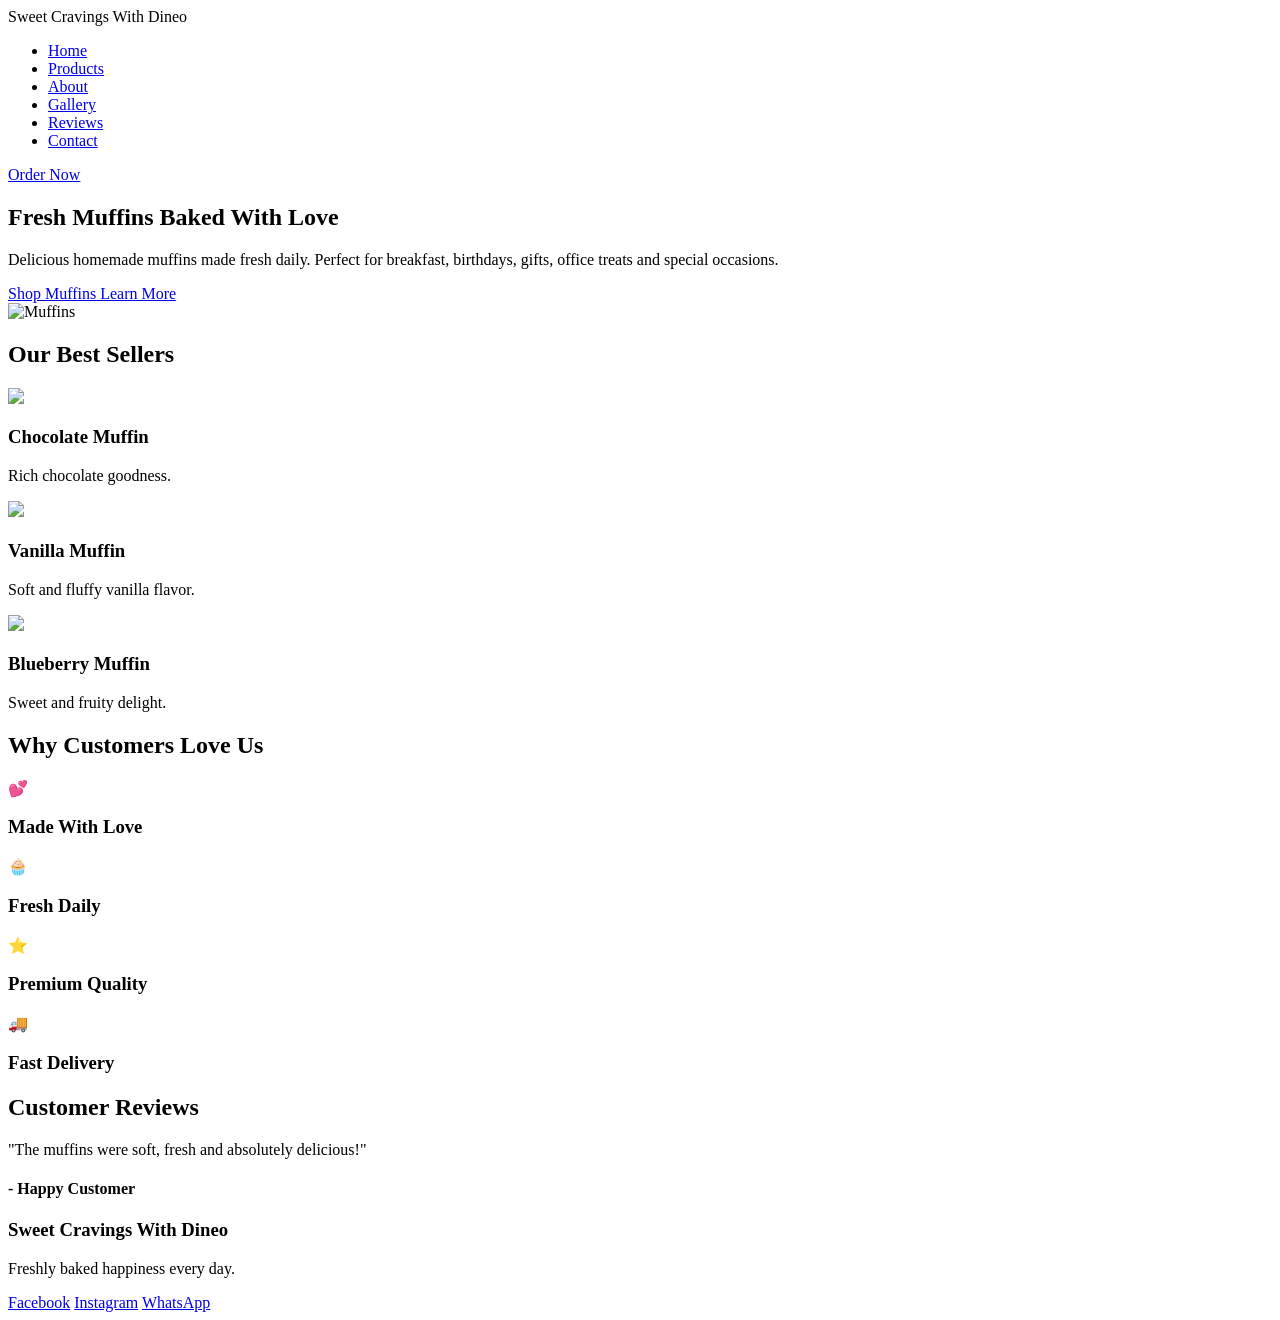
==== index.html @ f339e488 "Create index.html for Sweet Cravings website Added a complete HTML structure for the Sweet Cravings " ====
<!DOCTYPE html>
<html lang="en">
<head>
    <meta charset="UTF-8">
    <meta name="viewport" content="width=device-width, initial-scale=1.0">
    <title>Baking With Dineo</title>

    <link rel="stylesheet" href="style.css">

    <link href="https://fonts.googleapis.com/css2?family=Poppins:wght@300;400;500;600&family=Playfair+Display:wght@500;700&display=swap" rel="stylesheet">
</head>
<body>

    <!-- Navigation -->

    <header>
        <nav>
            <div class="logo">
                Sweet Cravings With Dineo
            </div>

            <ul>
                <li><a href="index.html">Home</a></li>
                <li><a href="products.html">Products</a></li>
                <li><a href="about.html">About</a></li>
                <li><a href="gallery.html">Gallery</a></li>
                <li><a href="testimonials.html">Reviews</a></li>
                <li><a href="contact.html">Contact</a></li>
            </ul>

            <a href="contact.html" class="order-btn">
                Order Now
            </a>
        </nav>
    </header>

    <!-- Hero Section -->

    <section class="hero">

        <div class="hero-text">

            <h1>Fresh Muffins Baked With Love</h1>

            <p>
                Delicious homemade muffins made fresh daily.
                Perfect for breakfast, birthdays, gifts,
                office treats and special occasions.
            </p>

            <div class="hero-buttons">
                <a href="products.html" class="shop-btn">
                    Shop Muffins
                </a>

                <a href="about.html" class="learn-btn">
                    Learn More
                </a>
            </div>

        </div>

        <div class="hero-image">

            <img src="https://images.unsplash.com/photo-1607958996333-41aef7caefaa?w=900"
                 alt="Muffins">

        </div>

    </section>

    <!-- Featured Products -->

    <section class="featured">

        <h2>Our Best Sellers</h2>

        <div class="product-container">

            <div class="card">
                <img src="https://images.unsplash.com/photo-1486427944299-d1955d23e34d?w=500">
                <h3>Chocolate Muffin</h3>
                <p>Rich chocolate goodness.</p>
            </div>

            <div class="card">
                <img src="https://images.unsplash.com/photo-1551024506-0bccd828d307?w=500">
                <h3>Vanilla Muffin</h3>
                <p>Soft and fluffy vanilla flavor.</p>
            </div>

            <div class="card">
                <img src="https://images.unsplash.com/photo-1509440159596-0249088772ff?w=500">
                <h3>Blueberry Muffin</h3>
                <p>Sweet and fruity delight.</p>
            </div>

        </div>

    </section>

    <!-- Why Choose Us -->

    <section class="why-us">

        <h2>Why Customers Love Us</h2>

        <div class="features">

            <div class="feature-box">
                💕
                <h3>Made With Love</h3>
            </div>

            <div class="feature-box">
                🧁
                <h3>Fresh Daily</h3>
            </div>

            <div class="feature-box">
                ⭐
                <h3>Premium Quality</h3>
            </div>

            <div class="feature-box">
                🚚
                <h3>Fast Delivery</h3>
            </div>

        </div>

    </section>

    <!-- Testimonials Preview -->

    <section class="reviews">

        <h2>Customer Reviews</h2>

        <div class="review-card">

            <p>
                "The muffins were soft, fresh and absolutely delicious!"
            </p>

            <h4>- Happy Customer</h4>

        </div>

    </section>

    <!-- Footer -->

    <footer>

        <h3>Sweet Cravings With Dineo</h3>

        <p>Freshly baked happiness every day.</p>

        <div class="socials">

            <a href="#">Facebook</a>
            <a href="#">Instagram</a>
            <a href="#">WhatsApp</a>

        </div>

    </footer>

</body>
</html>
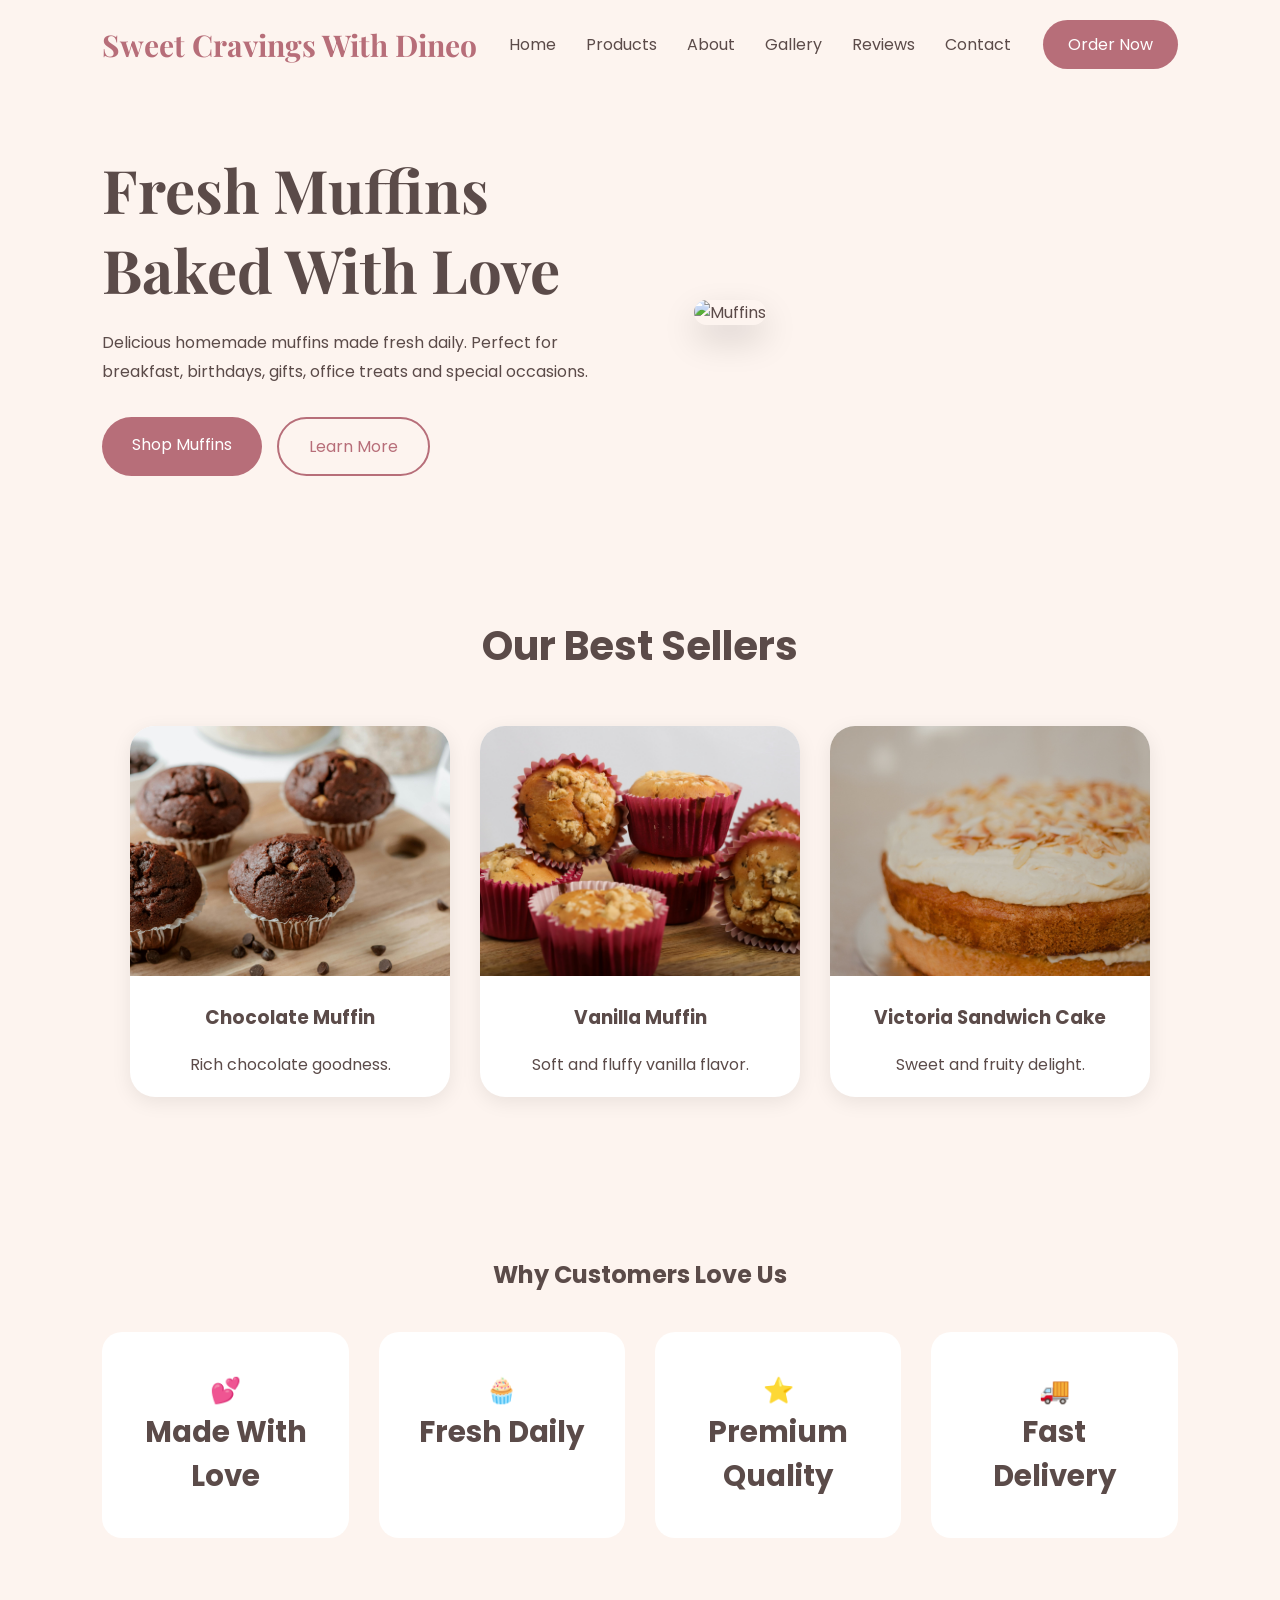
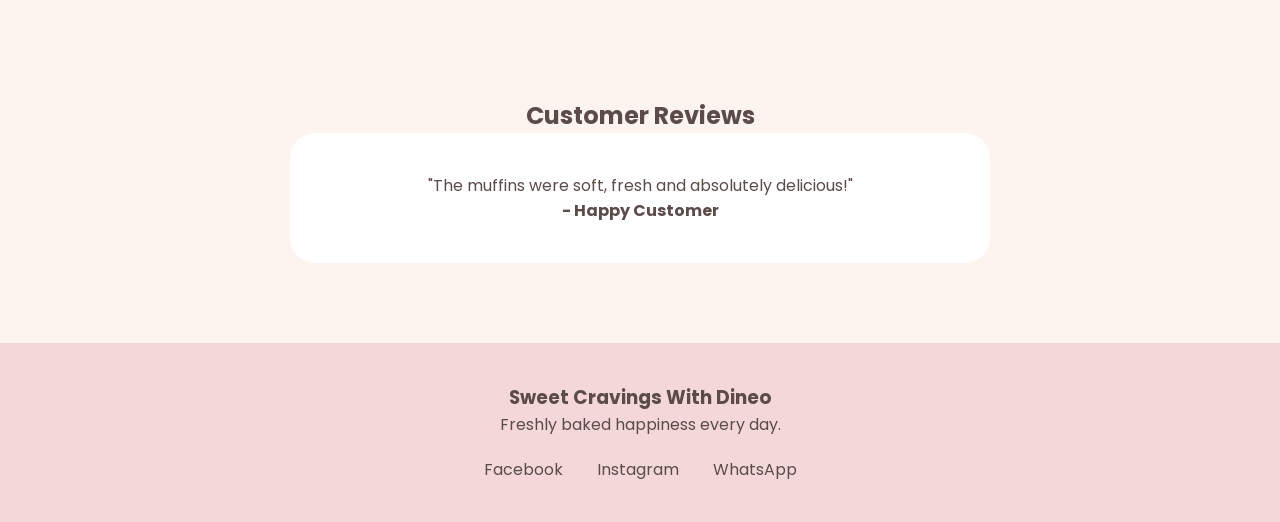
==== commit b3a4cbe6: "Update index.html" ====
--- a/index.html
+++ b/index.html
@@ -78,20 +78,20 @@
         <div class="product-container">
 
             <div class="card">
-                <img src="https://images.unsplash.com/photo-1486427944299-d1955d23e34d?w=500">
+                <img src="chocolate_muffins.jpg" alt="Scones">
                 <h3>Chocolate Muffin</h3>
                 <p>Rich chocolate goodness.</p>
             </div>
 
             <div class="card">
-                <img src="https://images.unsplash.com/photo-1551024506-0bccd828d307?w=500">
+                <img src="vanilla_muffins.jpg" alt="Scones">
                 <h3>Vanilla Muffin</h3>
                 <p>Soft and fluffy vanilla flavor.</p>
             </div>
 
             <div class="card">
-                <img src="https://images.unsplash.com/photo-1509440159596-0249088772ff?w=500">
-                <h3>Blueberry Muffin</h3>
+                <img src="victoria.jpg" alt="Scones">
+                <h3>Victoria Sandwich Cake</h3>
                 <p>Sweet and fruity delight.</p>
             </div>
 
--- a/style.css
+++ b/style.css
@@ -0,0 +1,803 @@
+*{
+    margin:0;
+    padding:0;
+    box-sizing:border-box;
+}
+
+body{
+    font-family:Poppins,sans-serif;
+    background:#FDF4EF;
+    color:#5B4B49;
+}
+
+/* NAVIGATION */
+
+header{
+    padding:20px 8%;
+}
+
+nav{
+    display:flex;
+    justify-content:space-between;
+    align-items:center;
+}
+
+.logo{
+    font-size:30px;
+    font-weight:bold;
+    color:#B76E79;
+    font-family:'Playfair Display', serif;
+}
+
+nav ul{
+    display:flex;
+    list-style:none;
+    gap:30px;
+}
+
+nav a{
+    text-decoration:none;
+    color:#5B4B49;
+    transition:0.3s;
+}
+
+nav a:hover{
+    color:#B76E79;
+}
+
+.order-btn{
+    background:#B76E79;
+    color:white;
+    padding:12px 25px;
+    border-radius:30px;
+}
+
+.order-btn:hover{
+    transform:scale(1.05);
+}
+
+/* HERO */
+
+.hero{
+    display:flex;
+    align-items:center;
+    justify-content:space-between;
+    padding:60px 8%;
+}
+
+.hero-text{
+    width:50%;
+}
+
+.hero-text h1{
+    font-size:60px;
+    font-family:'Playfair Display';
+    margin-bottom:20px;
+}
+
+.hero-text p{
+    line-height:1.8;
+    margin-bottom:30px;
+}
+
+.hero-buttons{
+    display:flex;
+    gap:15px;
+}
+
+.shop-btn{
+    background:#B76E79;
+    color:white;
+    padding:15px 30px;
+    border-radius:40px;
+    text-decoration:none;
+}
+
+.learn-btn{
+    border:2px solid #B76E79;
+    color:#B76E79;
+    padding:15px 30px;
+    border-radius:40px;
+    text-decoration:none;
+}
+
+.hero-image{
+    width:45%;
+}
+
+.hero-image img{
+    width:100%;
+    border-radius:30px;
+    animation:float 4s infinite ease-in-out;
+    box-shadow:0 15px 35px rgba(0,0,0,0.15);
+}
+
+@keyframes float{
+    0%{transform:translateY(0);}
+    50%{transform:translateY(-15px);}
+    100%{transform:translateY(0);}
+}
+
+/* FEATURED PRODUCTS */
+
+.featured{
+    padding:80px 8%;
+    text-align:center;
+}
+
+.featured h2{
+    margin-bottom:50px;
+    font-size:40px;
+}
+
+.product-container{
+    display:flex;
+    gap:30px;
+    justify-content:center;
+}
+
+.card{
+    background:white;
+    border-radius:25px;
+    overflow:hidden;
+    width:320px;
+    transition:0.4s;
+    box-shadow:0 5px 20px rgba(0,0,0,0.08);
+}
+
+.card:hover{
+    transform:translateY(-10px);
+}
+
+.card img{
+    width:100%;
+    height:250px;
+    object-fit:cover;
+}
+
+.card h3{
+    margin-top:20px;
+}
+
+.card p{
+    padding:20px;
+}
+
+/* WHY US */
+
+.why-us{
+    padding:80px 8%;
+    text-align:center;
+}
+
+.features{
+    display:flex;
+    gap:30px;
+    margin-top:40px;
+    justify-content:center;
+}
+
+.feature-box{
+    background:white;
+    width:250px;
+    padding:40px;
+    border-radius:20px;
+    transition:0.4s;
+    font-size:25px;
+}
+
+.feature-box:hover{
+    transform:scale(1.08);
+}
+
+/* REVIEWS */
+
+.reviews{
+    padding:80px 8%;
+    text-align:center;
+}
+
+.review-card{
+    background:white;
+    width:700px;
+    max-width:90%;
+    margin:auto;
+    padding:40px;
+    border-radius:25px;
+}
+
+/* FOOTER */
+
+footer{
+    background:#F4D8D8;
+    text-align:center;
+    padding:40px;
+}
+
+.socials{
+    margin-top:20px;
+}
+
+.socials a{
+    text-decoration:none;
+    margin:0 15px;
+    color:#5B4B49;
+}
+
+/* MOBILE */
+
+@media(max-width:900px){
+
+.hero{
+    flex-direction:column;
+}
+
+.hero-text,
+.hero-image{
+    width:100%;
+    text-align:center;
+}
+
+.hero-text h1{
+    font-size:45px;
+}
+
+.product-container{
+    flex-direction:column;
+    align-items:center;
+}
+
+.features{
+    flex-direction:column;
+    align-items:center;
+}
+
+nav ul{
+    display:none;
+}
+
+}
+/* PRODUCTS PAGE */
+
+.products-hero{
+    text-align:center;
+    padding:80px 10% 40px;
+}
+
+.products-hero h1{
+    font-size:60px;
+    font-family:'Playfair Display', serif;
+    color:#B76E79;
+}
+
+.products-hero p{
+    max-width:700px;
+    margin:20px auto;
+    line-height:1.8;
+}
+
+/* Product Layout */
+
+.products-grid{
+    width:90%;
+    margin:auto;
+    display:grid;
+    grid-template-columns:repeat(auto-fit,minmax(340px,1fr));
+    gap:35px;
+    padding-bottom:80px;
+}
+
+/* Cards */
+
+.product-box{
+    background:white;
+    border-radius:25px;
+    overflow:hidden;
+    box-shadow:0 10px 30px rgba(0,0,0,0.08);
+    transition:0.4s;
+}
+
+.product-box:hover{
+    transform:translateY(-12px);
+}
+
+.product-box img{
+    width:100%;
+    height:260px;
+    object-fit:cover;
+    transition:0.5s;
+}
+
+.product-box:hover img{
+    transform:scale(1.05);
+}
+
+.product-box h3{
+    text-align:center;
+    margin-top:20px;
+    font-size:24px;
+}
+
+.product-box p{
+    text-align:center;
+    padding:15px 25px;
+    color:#666;
+}
+
+.product-box span{
+    display:block;
+    text-align:center;
+    font-size:26px;
+    font-weight:600;
+    color:#B76E79;
+    padding-bottom:25px;
+}
+
+/* ABOUT PAGE */
+
+.about-hero{
+    text-align:center;
+    padding:100px 10%;
+}
+
+.about-hero h1{
+    font-size:60px;
+    font-family:'Playfair Display', serif;
+    color:#B76E79;
+}
+
+.about-hero p{
+    margin-top:20px;
+}
+
+.story-section{
+    width:80%;
+    margin:auto;
+    text-align:center;
+    line-height:1.9;
+    padding-bottom:80px;
+}
+
+.story-section h2{
+    margin-bottom:30px;
+    font-size:40px;
+}
+
+.story-section p{
+    margin-bottom:20px;
+}
+
+.baker-section{
+    width:90%;
+    margin:auto;
+    display:flex;
+    gap:50px;
+    align-items:center;
+    padding:80px 0;
+}
+
+.baker-image{
+    flex:1;
+}
+
+.baker-image img{
+    width:100%;
+    border-radius:25px;
+}
+
+.baker-info{
+    flex:1;
+}
+
+.baker-info h2{
+    color:#B76E79;
+}
+
+.baker-info h3{
+    margin:15px 0;
+    font-size:35px;
+}
+
+.mission-vision{
+    width:90%;
+    margin:auto;
+    display:grid;
+    grid-template-columns:repeat(auto-fit,minmax(300px,1fr));
+    gap:30px;
+    padding:80px 0;
+}
+
+.mv-card{
+    background:white;
+    padding:40px;
+    border-radius:20px;
+    text-align:center;
+    box-shadow:0 5px 20px rgba(0,0,0,0.08);
+}
+
+.services-section{
+    padding:80px 10%;
+    text-align:center;
+}
+
+.services-grid{
+    display:grid;
+    grid-template-columns:repeat(auto-fit,minmax(200px,1fr));
+    gap:25px;
+    margin-top:40px;
+}
+
+.service-card{
+    background:white;
+    padding:30px;
+    border-radius:20px;
+    font-size:30px;
+}
+
+.why-section{
+    padding:80px 10%;
+    text-align:center;
+}
+
+.why-grid{
+    display:grid;
+    grid-template-columns:repeat(auto-fit,minmax(200px,1fr));
+    gap:25px;
+    margin-top:40px;
+}
+
+.why-card{
+    background:white;
+    padding:30px;
+    border-radius:20px;
+    font-size:30px;
+}
+
+.about-cta{
+    text-align:center;
+    padding:100px 10%;
+}
+
+.about-cta h2{
+    font-size:45px;
+    margin-bottom:20px;
+}
+
+.about-cta p{
+    margin-bottom:30px;
+}
+
+@media(max-width:900px){
+
+.baker-section{
+    flex-direction:column;
+    text-align:center;
+}
+
+}
+/* GALLERY PAGE */
+
+.gallery-hero{
+    text-align:center;
+    padding:100px 10% 60px;
+}
+
+.gallery-hero h1{
+    font-size:60px;
+    font-family:'Playfair Display', serif;
+    color:#B76E79;
+}
+
+.gallery-hero p{
+    margin-top:20px;
+    max-width:700px;
+    margin-left:auto;
+    margin-right:auto;
+}
+
+.gallery-grid{
+    width:90%;
+    margin:auto;
+    display:grid;
+    grid-template-columns:repeat(auto-fit,minmax(320px,1fr));
+    gap:30px;
+    padding-bottom:80px;
+}
+
+.gallery-card{
+    overflow:hidden;
+    border-radius:25px;
+    box-shadow:0 10px 25px rgba(0,0,0,0.08);
+    transition:0.4s;
+    background:white;
+}
+
+.gallery-card:hover{
+    transform:translateY(-8px);
+}
+
+.gallery-card img{
+    width:100%;
+    height:320px;
+    object-fit:cover;
+    transition:0.5s;
+}
+
+.gallery-card:hover img{
+    transform:scale(1.08);
+}
+
+.gallery-message{
+    text-align:center;
+    padding:80px 10%;
+}
+
+.gallery-message h2{
+    font-family:'Playfair Display', serif;
+    font-size:42px;
+    color:#B76E79;
+    margin-bottom:20px;
+}
+
+.gallery-message p{
+    max-width:800px;
+    margin:auto;
+    line-height:1.8;
+}
+/* CONTACT PAGE */
+
+.contact-hero{
+    text-align:center;
+    padding:100px 10% 60px;
+}
+
+.contact-hero h1{
+    font-size:60px;
+    font-family:'Playfair Display', serif;
+    color:#B76E79;
+}
+
+.contact-hero p{
+    margin-top:20px;
+}
+
+.contact-container{
+    width:90%;
+    margin:auto;
+    display:grid;
+    grid-template-columns:repeat(auto-fit,minmax(350px,1fr));
+    gap:30px;
+    padding-bottom:80px;
+}
+
+.contact-card{
+    background:white;
+    padding:40px;
+    border-radius:25px;
+    box-shadow:0 10px 25px rgba(0,0,0,0.08);
+}
+
+.contact-card h2{
+    margin-bottom:20px;
+    color:#B76E79;
+}
+
+.whatsapp-btn{
+    display:inline-block;
+    margin-top:20px;
+    padding:15px 30px;
+    background:#25D366;
+    color:white;
+    text-decoration:none;
+    border-radius:30px;
+    transition:0.3s;
+}
+
+.whatsapp-btn:hover{
+    transform:scale(1.05);
+}
+
+.services-contact{
+    text-align:center;
+    padding:60px 10%;
+}
+
+.services-contact h2{
+    font-size:42px;
+    margin-bottom:40px;
+    font-family:'Playfair Display', serif;
+    color:#B76E79;
+}
+
+.services-list{
+    display:grid;
+    grid-template-columns:repeat(auto-fit,minmax(200px,1fr));
+    gap:20px;
+}
+
+.service-item{
+    background:white;
+    padding:25px;
+    border-radius:20px;
+    box-shadow:0 5px 15px rgba(0,0,0,0.05);
+}
+
+.hours-section{
+    text-align:center;
+    padding:80px 10%;
+}
+
+.hours-section h2{
+    font-size:42px;
+    margin-bottom:30px;
+    color:#B76E79;
+    font-family:'Playfair Display', serif;
+}
+
+.hours-card{
+    max-width:400px;
+    margin:auto;
+    background:white;
+    padding:35px;
+    border-radius:20px;
+    box-shadow:0 10px 25px rgba(0,0,0,0.08);
+}
+
+.contact-cta{
+    text-align:center;
+    padding:100px 10%;
+}
+
+.contact-cta h2{
+    font-size:48px;
+    margin-bottom:20px;
+    font-family:'Playfair Display', serif;
+}
+
+.contact-cta p{
+    max-width:700px;
+    margin:auto;
+    margin-bottom:30px;
+    line-height:1.8;
+}
+/* REVIEWS PAGE */
+
+.reviews-hero{
+    text-align:center;
+    padding:100px 10% 60px;
+}
+
+.reviews-hero h1{
+    font-size:60px;
+    color:#B76E79;
+    font-family:'Playfair Display', serif;
+}
+
+.reviews-hero p{
+    margin-top:20px;
+}
+
+.rating-summary{
+    width:90%;
+    margin:auto;
+    display:flex;
+    justify-content:center;
+    padding-bottom:60px;
+}
+
+.rating-card{
+    background:white;
+    padding:40px 60px;
+    border-radius:25px;
+    text-align:center;
+    box-shadow:0 10px 25px rgba(0,0,0,0.08);
+}
+
+.rating-card h2{
+    font-size:40px;
+    color:#FFD700;
+}
+
+.reviews-grid{
+    width:90%;
+    margin:auto;
+    display:grid;
+    grid-template-columns:repeat(auto-fit,minmax(300px,1fr));
+    gap:30px;
+    padding-bottom:80px;
+}
+
+.customer-review{
+    background:white;
+    padding:30px;
+    border-radius:25px;
+    box-shadow:0 10px 25px rgba(0,0,0,0.08);
+    transition:0.3s;
+}
+
+.customer-review:hover{
+    transform:translateY(-8px);
+}
+
+.stars{
+    color:#FFD700;
+    font-size:24px;
+    margin-bottom:15px;
+}
+
+.customer-review h4{
+    margin-top:20px;
+    color:#B76E79;
+}
+
+.review-form-section{
+    width:70%;
+    margin:auto;
+    text-align:center;
+    padding-bottom:80px;
+}
+
+.review-form-section h2{
+    font-size:45px;
+    color:#B76E79;
+    font-family:'Playfair Display', serif;
+}
+
+.review-intro{
+    margin:15px 0 30px;
+}
+
+.review-form{
+    display:flex;
+    flex-direction:column;
+    gap:20px;
+}
+
+.review-form input,
+.review-form select,
+.review-form textarea{
+    padding:18px;
+    border:none;
+    border-radius:15px;
+    background:white;
+    box-shadow:0 5px 15px rgba(0,0,0,0.05);
+}
+
+.review-form textarea{
+    min-height:180px;
+    resize:none;
+}
+
+.review-form button{
+    background:#B76E79;
+    color:white;
+    border:none;
+    padding:18px;
+    border-radius:15px;
+    cursor:pointer;
+    transition:0.3s;
+}
+
+.review-form button:hover{
+    background:#a55d69;
+}
+
+.thank-you-review{
+    text-align:center;
+    padding:80px 10%;
+}
+
+.thank-you-review h2{
+    font-size:40px;
+    font-family:'Playfair Display', serif;
+    color:#B76E79;
+    margin-bottom:20px;
+}
+
+@media(max-width:900px){
+
+.review-form-section{
+    width:90%;
+}
+
+}
